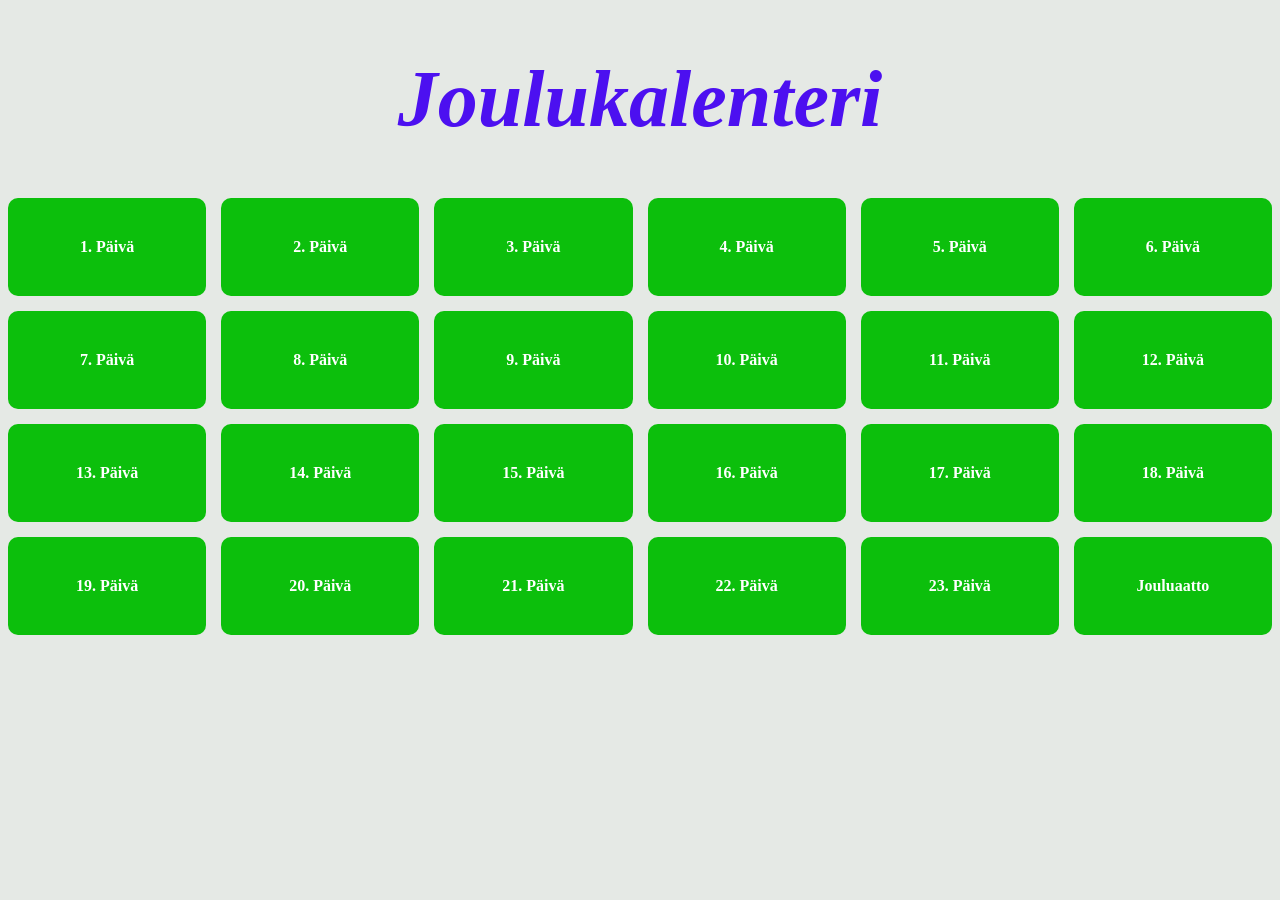
==== Joulukalenteri (3).html @ ea17a7b7 "Add files via upload" ====
<!DOCTYPE html>
<html lang="fi">

<head>
    <meta charset="UTF-8">
    <meta name="viewport" content="width=device-width, initial-scale=1.0">
    <title>Joulukalenteri</title>
    <link rel="stylesheet" href="tyylit.css">
</head>

<body>

    <div class="Otsikko">
        <h1> Joulukalenteri </h1>
    </div>

    <div id="Kalenteri" class="grid">
        <div class="Luukku" data-day="1"> 1. Päivä</div>
        <div class="Luukku" data-day="2">2. Päivä</div>
        <div class="Luukku" data-day="3">3. Päivä</div>
        <div class="Luukku" data-day="4">4. Päivä</div>
        <div class="Luukku" data-day="5">5. Päivä</div>
        <div class="Luukku" data-day="6">6. Päivä</div>
        <div class="Luukku" data-day="7">7. Päivä</div>
        <div class="Luukku" data-day="8">8. Päivä</div>
        <div class="Luukku" data-day="9">9. Päivä</div>
        <div class="Luukku" data-day="10">10. Päivä</div>
        <div class="Luukku" data-day="11">11. Päivä</div>
        <div class="Luukku" data-day="12">12. Päivä</div>
        <div class="Luukku" data-day="13">13. Päivä</div>
        <div class="Luukku" data-day="14">14. Päivä</div>
        <div class="Luukku" data-day="15">15. Päivä</div>
        <div class="Luukku" data-day="16">16. Päivä</div>
        <div class="Luukku" data-day="17">17. Päivä</div>
        <div class="Luukku" data-day="18">18. Päivä</div>
        <div class="Luukku" data-day="19">19. Päivä</div>
        <div class="Luukku" data-day="20">20. Päivä</div>
        <div class="Luukku" data-day="21">21. Päivä</div>
        <div class="Luukku" data-day="22">22. Päivä</div>
        <div class="Luukku" data-day="23">23. Päivä</div>
        <div class="Luukku" data-day="24">Jouluaatto</div>
    </div>

    <script>

        const viestit = [
            "Mikä on Maija Mehiläisen isän nimi?"
            "Faija Mehiläinen",
            "joka kahvia keittää se hymyjä kylvää",
            "Mihin ongelmaan ikeassa asioiminen johtaa? 
            "se johtaa keskivaikeaan asennukseen",
            "Mikä on maailman suosituin vihannes?"
            "se on tietty best selleri!",
            "millaiset talvirenkaat on suklaasta tehdyssä autossa?
            "no KITKAT!",
            "ketä olivat maailman ensimmäiset suomalaiset?"
            "ne oli Alko asukkaita!",
            "gggg",
            "ggggg",
            "gggg",
            "ggggg",
            "ggggg",
            "ggggg",        
            "ggggg",
            "ggggg",
            "ggggg",
            "ggggg",
            "gggg",
            "ggggg",
            "ggggg",
            "ggggg",
            "gggggg",
            "gdggdg",
            "gggggg",
            "gggg"


        ]
        function avaaLuukku(luukku) {
            const paiva = luukku.dataset.day;
            alert("Luukku " + paiva + " avattu!");
            // tähän voit lisätä animaation tai sisällön paljastuksen
        }

        // Kun sivu on ladattu
        document.addEventListener("DOMContentLoaded", () => {
            const luukut = document.querySelectorAll(".Luukku");

            luukut.forEach(luukku => {
                luukku.onclick = () => avaaLuukku(luukku);
                const tanaan = new Date();
                const paiva = tanaan.getDate();       // esim. 19 → avattavissa 1–19
                const avattavaPaiva = Math.min(paiva, 24);

                luukut.forEach(luukku => {
                    const day = Number(luukku.dataset.day);

                    if (day <= avattavaPaiva) {
                        // sallitaan avaus
                        luukku.onclick = () => {
                            alert("Luukku " + day + " avattu!");
                            luukku.classList.add("avattu");
                        };
                    } else {
                        // estetään avaus
                        luukku.classList.add("disabled");
                        luukku.style.pointerEvents = "none"; // ei reagoi klikkaukseen
                    }
                });
            });
        });


    </script>
</body>

</html>
---- tyylit.css ----
body {


    background-color: #e5e9e5;
}



.Otsikko {
    text-align: center;
    font-style: oblique;
    font-size: 40px;
    color: #4c10f0;
}

.grid {
    display: grid;
    grid-template-columns: repeat(6, 1fr);
    gap: 15px;
}

.Luukku {
    background: #0cbf0c;
    color: #fff;
    font-weight: bold;
    text-align: center;
    padding: 40px;
    border-radius: 10px;
    cursor: pointer;

}

.Luukku.disabled {
    opacity: 0.5;

}

.Luukku.avattu {
    text-decoration: line-through;
}
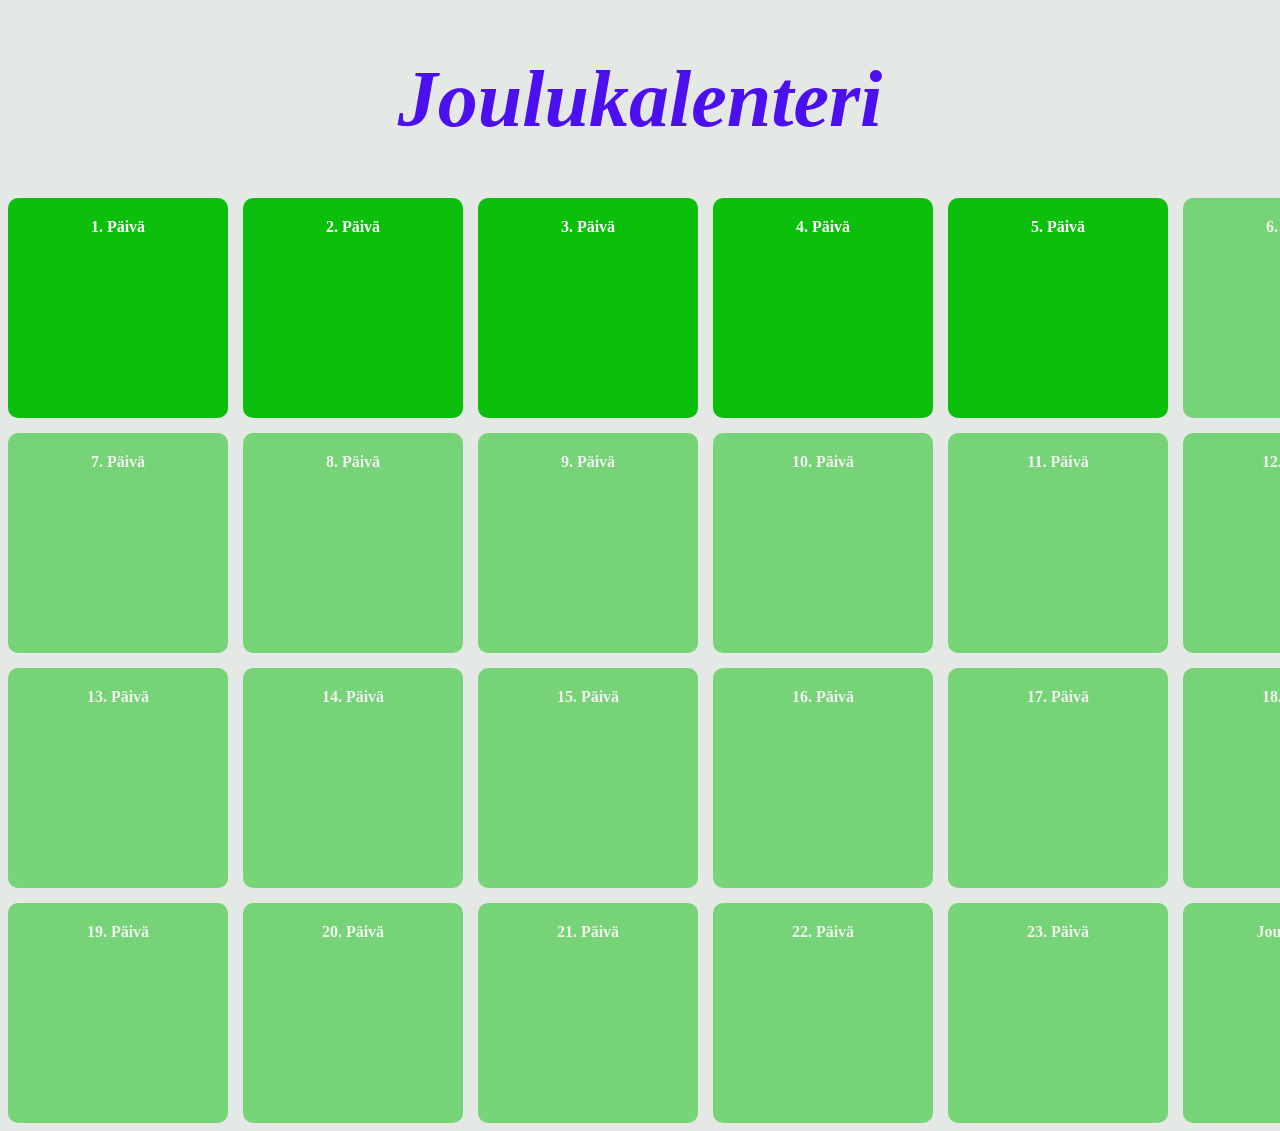
==== commit d3a42a2f: "Melkein valmista" ====
--- a/Joulukalenteri (3).html
+++ b/Joulukalenteri (3).html
@@ -44,69 +44,84 @@
     <script>
 
         const viestit = [
-            "Mikä on Maija Mehiläisen isän nimi?"
-            "Faija Mehiläinen",
-            "joka kahvia keittää se hymyjä kylvää",
-            "Mihin ongelmaan ikeassa asioiminen johtaa? 
-            "se johtaa keskivaikeaan asennukseen",
-            "Mikä on maailman suosituin vihannes?"
-            "se on tietty best selleri!",
-            "millaiset talvirenkaat on suklaasta tehdyssä autossa?
-            "no KITKAT!",
-            "ketä olivat maailman ensimmäiset suomalaiset?"
-            "ne oli Alko asukkaita!",
-            "gggg",
-            "ggggg",
-            "gggg",
-            "ggggg",
-            "ggggg",
-            "ggggg",        
-            "ggggg",
-            "ggggg",
-            "ggggg",
-            "ggggg",
-            "gggg",
-            "ggggg",
-            "ggggg",
-            "ggggg",
-            "gggggg",
-            "gdggdg",
-            "gggggg",
-            "gggg"
 
+            "Mikä on Maija Mehiläisen isän nimi? Faija Mehiläinen",
 
-        ]
+            "Joka kahvia keittää se hymyjä kylvää",
+
+            "Mihin ongelmaan ikeassa asioiminen johtaa? Se johtaa keskivaikeaan asennukseen",
+
+            "Mikä on maailman suosituin vihannes? Se on tietty best selleri!",
+
+            "Millaiset talvirenkaat on suklaasta tehdyssä autossa? No KITKAT!",
+
+            "Ketä olivat maailman ensimmäiset suomalaiset? Ne oli Alko asukkaita!",
+
+            "Mikä on kahvin juojan pääkaupunki? Se on kuppikunta!",
+
+            "Mikä ompi italialainen pappi? Se nimi on ei pastori vaan pastari!",
+
+            "Mitä käy kun googlaa sanan matata? No silloin on hakuna matata!",
+
+            "Mikä Teräsmies on aamulla? Se on silloin Heräsmies!",
+
+            "Mikä on kirjolohen äidin nimi? Se on Pirjo Lohi!",
+
+            "Kuka keksi Kuuban ruokakulttuurin? Se oli tietty Fidel Gastro!",
+
+            "Miten koira saa tietää tietoa? No tietty Google-haulla!",
+
+            "Mitä tapahtui kun tontulla jäi lakki kotio? Sillä jäätyi korva tunturilla Korvatunturilla!",
+
+            "Miksi Fazer ei perusta omaa lätkä joukkuettaan?ne tekee niin paljon Omareita!",
+
+            "Miksi Americassa ei oo enään mansikoita? koska John Wayne!!!",
+
+            "Minä oon tekevinäni töitä kun yhtiö on maksavinaan palkkaa!",
+
+            "Miksi Sveitsi on basistin lempimaa? koska se on nelikielinen!",
+
+            "Mikä on maailman eniten matkustava kala? Se on made koska aina näkyy että Made in China ja Made in Finland!",
+
+            "Miksi Darth Vader joutui menemään optikolle? koska ei enään nähnyt Lukea!",
+
+            "Muut rokkarit ilahtuivat, mutta Tom Petty!",
+
+            "Mikä on etätyövampyyrin päivän tärkein ateria? tietysti aamupalaveri!",
+
+            "Mikä oli korona-ajan suosituin komedialeffa?sen nimi on Yskin Kotona!",
+
+            "Mitä käy kun hipsteri tekee källin? Siitä tulee silloin hupsteri!",
+        ];
         function avaaLuukku(luukku) {
             const paiva = luukku.dataset.day;
-            alert("Luukku " + paiva + " avattu!");
+
+            const viesti = viestit[paiva - 1];
+            luukku.classList.add("avattu");
+            setTimeout(() => {
+                luukku.innerHTML = `<p>${viesti}</p>`;
+            }, 600);
             // tähän voit lisätä animaation tai sisällön paljastuksen
         }
 
         // Kun sivu on ladattu
         document.addEventListener("DOMContentLoaded", () => {
             const luukut = document.querySelectorAll(".Luukku");
+            const tanaan = new Date();
+            const paiva = tanaan.getDate();
+            const avattavaPaiva = Math.min(paiva, 24);
 
             luukut.forEach(luukku => {
-                luukku.onclick = () => avaaLuukku(luukku);
-                const tanaan = new Date();
-                const paiva = tanaan.getDate();       // esim. 19 → avattavissa 1–19
-                const avattavaPaiva = Math.min(paiva, 24);
+                const day = Number(luukku.dataset.day);
 
-                luukut.forEach(luukku => {
-                    const day = Number(luukku.dataset.day);
-
-                    if (day <= avattavaPaiva) {
-                        // sallitaan avaus
-                        luukku.onclick = () => {
-                            alert("Luukku " + day + " avattu!");
-                            luukku.classList.add("avattu");
-                        };
-                    } else {
-                        // estetään avaus
-                        luukku.classList.add("disabled");
-                        luukku.style.pointerEvents = "none"; // ei reagoi klikkaukseen
-                    }
-                });
+                if (day <= avattavaPaiva) {
+                    // sallitaan avaus
+                    luukku.onclick = () => avaaLuukku(luukku);
+                } else {
+                    // estetään avaus
+                    luukku.classList.add("disabled");
+                    luukku.style.pointerEvents = "none";
+                }
             });
         });
 
--- a/tyylit.css
+++ b/tyylit.css
@@ -20,21 +20,42 @@
 }
 
 .Luukku {
+    width: 180px;
+    height: 180px;
     background: #0cbf0c;
     color: #fff;
     font-weight: bold;
     text-align: center;
-    padding: 40px;
+    padding: 20px;
     border-radius: 10px;
+    align-items: center;
     cursor: pointer;
+    transition: transform 0.6s;
+}
 
+.Luukku.avattu {
+    transform: rotateY(360deg);
+    background-color: rgb(51, 44, 236);
+}
+
+.Luukku p {
+    font-size: 20px;
+    /* kasvattaa tekstin kokoa */
+    line-height: 1.4;
+    /* riviväli */
+    margin: 0;
+    /* poistaa ylimääräiset marginaalit */
+    display: flex;
+    /* venyttää tekstin */
+    align-items: center;
+    /* keskittää pystysuunnassa */
+    justify-content: center;
+    /* keskittää vaakasuunnassa */
+    height: 100%;
+    /* vie koko luukun korkeuden */
 }
 
 .Luukku.disabled {
     opacity: 0.5;
 
-}
-
-.Luukku.avattu {
-    text-decoration: line-through;
 }
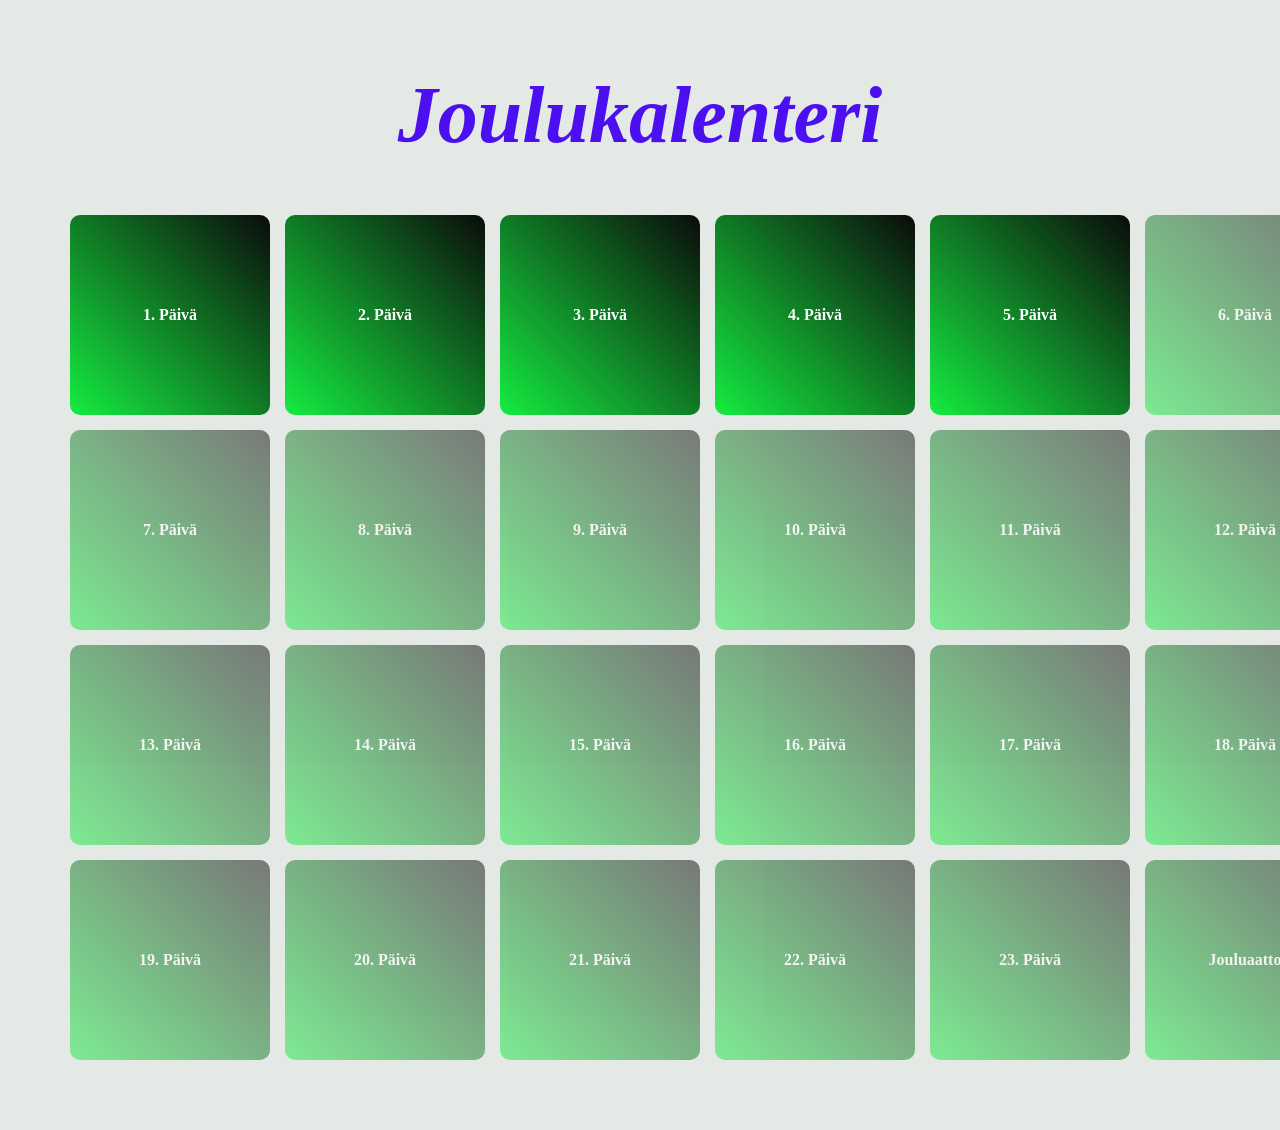
==== commit 9b62c217: "Joo" ====
--- a/Joulukalenteri (3).html
+++ b/Joulukalenteri (3).html
@@ -73,7 +73,7 @@
 
             "Mitä tapahtui kun tontulla jäi lakki kotio? Sillä jäätyi korva tunturilla Korvatunturilla!",
 
-            "Miksi Fazer ei perusta omaa lätkä joukkuettaan?ne tekee niin paljon Omareita!",
+            "Miksi Fazer ei perusta omaa lätkä joukkuettaan? Ne tekee niin paljon Omareita!",
 
             "Miksi Americassa ei oo enään mansikoita? koska John Wayne!!!",
 
@@ -87,9 +87,9 @@
 
             "Muut rokkarit ilahtuivat, mutta Tom Petty!",
 
-            "Mikä on etätyövampyyrin päivän tärkein ateria? tietysti aamupalaveri!",
+            "Mikä on etätyövampyyrin päivän tärkein ateria? Tietysti aamupalaveri!",
 
-            "Mikä oli korona-ajan suosituin komedialeffa?sen nimi on Yskin Kotona!",
+            "Mikä oli korona-ajan suosituin komedialeffa? Sen nimi on Yskin Kotona!",
 
             "Mitä käy kun hipsteri tekee källin? Siitä tulee silloin hupsteri!",
         ];
@@ -101,10 +101,10 @@
             setTimeout(() => {
                 luukku.innerHTML = `<p>${viesti}</p>`;
             }, 600);
-            // tähän voit lisätä animaation tai sisällön paljastuksen
+
         }
 
-        // Kun sivu on ladattu
+
         document.addEventListener("DOMContentLoaded", () => {
             const luukut = document.querySelectorAll(".Luukku");
             const tanaan = new Date();
@@ -115,10 +115,9 @@
                 const day = Number(luukku.dataset.day);
 
                 if (day <= avattavaPaiva) {
-                    // sallitaan avaus
                     luukku.onclick = () => avaaLuukku(luukku);
+
                 } else {
-                    // estetään avaus
                     luukku.classList.add("disabled");
                     luukku.style.pointerEvents = "none";
                 }
--- a/tyylit.css
+++ b/tyylit.css
@@ -1,7 +1,6 @@
 body {
-
-
     background-color: #e5e9e5;
+    margin: 70px;
 }
 
 
@@ -20,39 +19,36 @@
 }
 
 .Luukku {
-    width: 180px;
-    height: 180px;
+    width: 160px;
+    height: 160px;
     background: #0cbf0c;
+
     color: #fff;
     font-weight: bold;
     text-align: center;
     padding: 20px;
     border-radius: 10px;
+    display: flex;
     align-items: center;
+    justify-content: center;
     cursor: pointer;
-    transition: transform 0.6s;
+    transition: 1.0s;
+    background: linear-gradient(45deg, rgb(21, 236, 64), rgb(11, 11, 11));
 }
 
 .Luukku.avattu {
     transform: rotateY(360deg);
-    background-color: rgb(51, 44, 236);
+    background: rgb(24, 19, 174);
 }
 
 .Luukku p {
     font-size: 20px;
-    /* kasvattaa tekstin kokoa */
     line-height: 1.4;
-    /* riviväli */
     margin: 0;
-    /* poistaa ylimääräiset marginaalit */
     display: flex;
-    /* venyttää tekstin */
     align-items: center;
-    /* keskittää pystysuunnassa */
     justify-content: center;
-    /* keskittää vaakasuunnassa */
     height: 100%;
-    /* vie koko luukun korkeuden */
 }
 
 .Luukku.disabled {
